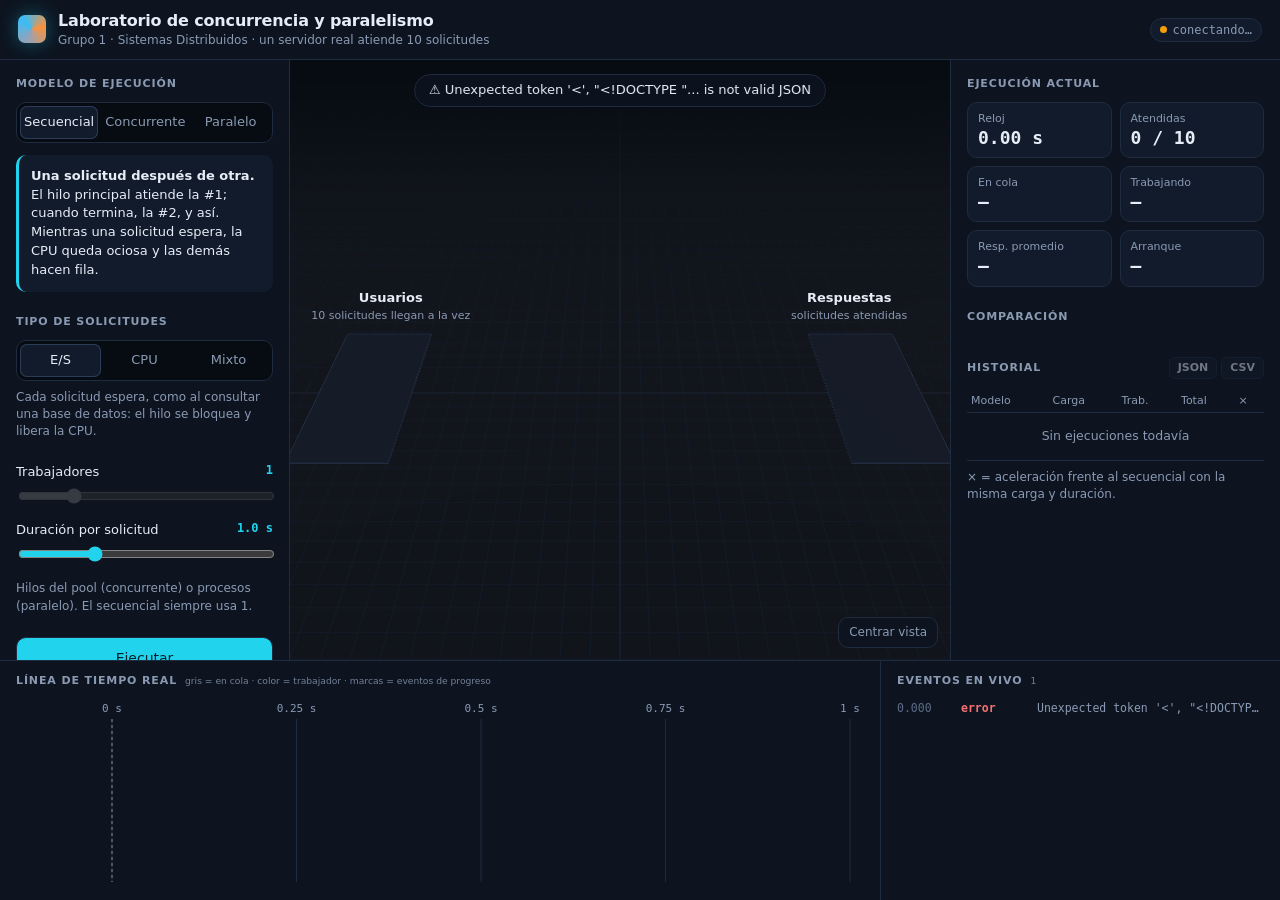
==== web/index.html @ 75647048 "Laboratorio de concurrencia, paralelismo e hilos: simulador Python + visualización 3D en tiempo real" ====
<!doctype html>
<html lang="es">
<head>
  <meta charset="utf-8">
  <meta name="viewport" content="width=device-width, initial-scale=1">
  <title>Laboratorio de concurrencia</title>
  <link rel="stylesheet" href="styles.css">
  <script type="importmap">
    { "imports": {
        "three": "./vendor/three.module.js",
        "three/addons/": "./vendor/addons/"
    } }
  </script>
</head>
<body>
  <header class="barra">
    <div class="marca">
      <span class="logo" aria-hidden="true"></span>
      <div>
        <h1>Laboratorio de concurrencia y paralelismo</h1>
        <p>Grupo 1 · Sistemas Distribuidos · un servidor real atiende 10 solicitudes</p>
      </div>
    </div>
    <div class="equipo" id="equipo">
      <span class="chip" id="conexion"><i class="punto"></i>conectando…</span>
    </div>
  </header>

  <aside class="panel izq">
    <section>
      <h2>Modelo de ejecución</h2>
      <div class="segmentos" id="modo" role="radiogroup">
        <button data-v="secuencial" class="activo">Secuencial</button>
        <button data-v="concurrente">Concurrente</button>
        <button data-v="paralelo">Paralelo</button>
      </div>
      <p class="concepto" id="concepto"></p>
    </section>

    <section>
      <h2>Tipo de solicitudes</h2>
      <div class="segmentos" id="escenario" role="radiogroup">
        <button data-v="io" class="activo">E/S</button>
        <button data-v="cpu">CPU</button>
        <button data-v="mixto">Mixto</button>
      </div>
      <p class="pista" id="pista-escenario"></p>
    </section>

    <section class="ajustes">
      <label>Trabajadores <output id="v-trab">4</output>
        <input type="range" id="trabajadores" min="1" max="16" value="4">
      </label>
      <label>Duración por solicitud <output id="v-dur">1.0 s</output>
        <input type="range" id="duracion" min="0.2" max="3" step="0.1" value="1">
      </label>
      <p class="pista">Hilos del pool (concurrente) o procesos (paralelo). El secuencial siempre usa 1.</p>
    </section>

    <section class="acciones">
      <button class="primario" id="ejecutar">Ejecutar</button>
      <button class="secundario" id="comparar">Comparar los 3 modelos</button>
    </section>

    <section class="leyenda">
      <h2>Leyenda</h2>
      <ul>
        <li><i style="background:var(--espera)"></i>En cola, esperando</li>
        <li><i style="background:var(--io)"></i>Esperando E/S (el anillo gira)</li>
        <li><i style="background:var(--cpu)"></i>Calculando en la CPU (gira)</li>
        <li><i style="background:var(--listo)"></i>Respuesta enviada</li>
        <li><i class="linea-l"></i>Núcleo donde corre ahora</li>
      </ul>
    </section>
  </aside>

  <main class="escena" id="escena">
    <div class="estado-escena" id="estado-escena">Elige un modelo y pulsa <b>Ejecutar</b></div>
    <button class="vista" id="vista" title="Restablecer cámara">Centrar vista</button>
  </main>

  <aside class="panel der">
    <section>
      <h2>Ejecución actual</h2>
      <div class="metricas">
        <div><span>Reloj</span><b id="m-reloj">0.00 s</b></div>
        <div><span>Atendidas</span><b id="m-listas">0 / 10</b></div>
        <div><span>En cola</span><b id="m-cola">—</b></div>
        <div><span>Trabajando</span><b id="m-activas">—</b></div>
        <div><span>Resp. promedio</span><b id="m-resp">—</b></div>
        <div><span>Arranque</span><b id="m-arranque">—</b></div>
      </div>
    </section>

    <section>
      <h2>Comparación <small id="comp-titulo"></small></h2>
      <div class="barras" id="barras"></div>
      <p class="pista" id="conclusion"></p>
    </section>

    <section>
      <h2>Historial
        <span class="exportar">
          <button id="exp-json" disabled>JSON</button>
          <button id="exp-csv" disabled>CSV</button>
        </span>
      </h2>
      <table class="tabla">
        <thead><tr><th>Modelo</th><th>Carga</th><th>Trab.</th><th>Total</th><th>×</th></tr></thead>
        <tbody id="historial"><tr class="vacio"><td colspan="5">Sin ejecuciones todavía</td></tr></tbody>
      </table>
      <p class="pista">× = aceleración frente al secuencial con la misma carga y duración.</p>
    </section>
  </aside>

  <footer class="inferior">
    <section class="gantt">
      <h2>Línea de tiempo real <small>gris = en cola · color = trabajador · marcas = eventos de progreso</small></h2>
      <canvas id="gantt"></canvas>
    </section>
    <section class="registro">
      <h2>Eventos en vivo <small id="n-eventos">0</small></h2>
      <ol id="log"></ol>
    </section>
  </footer>

  <script type="module" src="app.js"></script>
</body>
</html>
---- web/styles.css ----
:root {
  --fondo: #070b12;
  --panel: #0d1420;
  --panel-2: #121b2b;
  --linea: #1f2b3f;
  --tinta: #e6edf7;
  --tinta-suave: #8a9ab3;
  --acento: #22d3ee;
  --espera: #475569;
  --io: #38bdf8;
  --cpu: #f59e0b;
  --listo: #34d399;
  --sec: #94a3b8;
  --con: #38bdf8;
  --par: #fb923c;
  --mono: ui-monospace, "SF Mono", "JetBrains Mono", Menlo, Consolas, monospace;
  color-scheme: dark;
}

* { box-sizing: border-box; }
html, body { height: 100%; margin: 0; }
body {
  background: var(--fondo);
  color: var(--tinta);
  font: 14px/1.45 system-ui, -apple-system, "Segoe UI", Roboto, sans-serif;
  display: grid;
  grid-template-columns: 290px minmax(0, 1fr) 330px;
  grid-template-rows: 60px minmax(0, 1fr) 240px;
  grid-template-areas: "barra barra barra" "izq escena der" "inf inf inf";
  overflow: hidden;
}

h1 { font-size: 16px; margin: 0; letter-spacing: -0.01em; }
h2 {
  font-size: 11px; text-transform: uppercase; letter-spacing: 0.08em;
  color: var(--tinta-suave); margin: 0 0 10px; font-weight: 600;
  display: flex; align-items: baseline; gap: 8px;
}
h2 small { text-transform: none; letter-spacing: 0; font-weight: 400; opacity: 0.8; }

/* ------------------------------------------------------------ barra */
.barra {
  grid-area: barra; display: flex; align-items: center; justify-content: space-between;
  padding: 0 18px; border-bottom: 1px solid var(--linea); background: var(--panel);
}
.marca { display: flex; align-items: center; gap: 12px; }
.marca p { margin: 0; font-size: 12px; color: var(--tinta-suave); }
.logo {
  width: 28px; height: 28px; border-radius: 7px;
  background: conic-gradient(from 200deg, var(--sec), var(--con), var(--par), var(--sec));
  box-shadow: 0 0 18px rgba(34, 211, 238, 0.35);
}
.equipo { display: flex; gap: 6px; flex-wrap: wrap; justify-content: flex-end; }
.chip {
  font: 12px var(--mono); padding: 4px 9px; border-radius: 999px;
  background: var(--panel-2); border: 1px solid var(--linea); color: var(--tinta-suave);
  display: inline-flex; align-items: center; gap: 6px; white-space: nowrap;
}
.chip b { color: var(--tinta); font-weight: 600; }
.punto { width: 7px; height: 7px; border-radius: 50%; background: #f59e0b; }
.chip.ok .punto { background: var(--listo); box-shadow: 0 0 8px var(--listo); }
.chip.mal .punto { background: #ef4444; }

/* ------------------------------------------------------------ paneles */
.panel { background: var(--panel); overflow-y: auto; padding: 16px; }
.izq { grid-area: izq; border-right: 1px solid var(--linea); }
.der { grid-area: der; border-left: 1px solid var(--linea); }
.panel section + section { margin-top: 22px; }

.segmentos {
  display: grid; grid-template-columns: repeat(3, 1fr); gap: 3px; padding: 3px;
  background: var(--fondo); border: 1px solid var(--linea); border-radius: 10px;
}
.segmentos button {
  all: unset; text-align: center; padding: 7px 4px; border-radius: 7px; cursor: pointer;
  font-size: 13px; color: var(--tinta-suave);
}
.segmentos button:hover { color: var(--tinta); }
.segmentos button.activo { background: var(--panel-2); color: var(--tinta); box-shadow: inset 0 0 0 1px #2c3c57; }
.segmentos button:focus-visible { outline: 2px solid var(--acento); }

.concepto {
  margin: 12px 0 0; padding: 12px; border-radius: 10px; font-size: 13px;
  background: var(--panel-2); border-left: 3px solid var(--acento);
}
.concepto b { color: var(--tinta); }
.pista { font-size: 12px; color: var(--tinta-suave); margin: 8px 0 0; }

.ajustes label { display: block; font-size: 13px; margin-bottom: 12px; }
.ajustes output { float: right; font: 600 12px var(--mono); color: var(--acento); }
input[type=range] { width: 100%; accent-color: var(--acento); margin-top: 6px; }
input[type=range]:disabled { opacity: 0.4; }

.acciones { display: grid; gap: 8px; }
.acciones button, .exportar button, .vista {
  font: inherit; cursor: pointer; border-radius: 10px; padding: 10px; border: 1px solid var(--linea);
}
.primario { background: var(--acento); color: #04212a; font-weight: 700; border-color: transparent; }
.primario:hover { filter: brightness(1.1); }
.secundario { background: var(--panel-2); color: var(--tinta); }
.secundario:hover { border-color: #2f4262; }
button:disabled { opacity: 0.45; cursor: not-allowed; filter: none; }

.leyenda ul { list-style: none; padding: 0; margin: 0; display: grid; gap: 6px; font-size: 12.5px; color: var(--tinta-suave); }
.leyenda i { display: inline-block; width: 12px; height: 12px; border-radius: 3px; margin-right: 8px; vertical-align: -1px; }
.leyenda .linea-l { height: 0; border-top: 2px dashed var(--acento); border-radius: 0; width: 14px; vertical-align: 3px; }

/* ------------------------------------------------------------ escena */
.escena { grid-area: escena; position: relative; overflow: hidden; background: radial-gradient(ellipse at 50% 30%, #0f1a2c 0%, var(--fondo) 70%); }
.escena canvas, .capa-etiquetas { position: absolute; inset: 0; }
.estado-escena {
  position: absolute; top: 14px; left: 50%; transform: translateX(-50%); z-index: 2;
  background: rgba(13, 20, 32, 0.85); border: 1px solid var(--linea); border-radius: 999px;
  padding: 6px 14px; font-size: 13px; pointer-events: none; backdrop-filter: blur(6px);
  white-space: nowrap;
}
.vista {
  position: absolute; right: 12px; bottom: 12px; z-index: 2; padding: 6px 10px; font-size: 12px;
  background: rgba(13, 20, 32, 0.85); color: var(--tinta-suave);
}
.lbl { font-size: 11px; color: var(--tinta-suave); white-space: nowrap; pointer-events: none; }
.lbl-zona { color: var(--tinta); font-weight: 600; font-size: 13px; text-align: center; padding-bottom: 6px; }
.lbl-zona small { display: block; font-weight: 400; font-size: 11px; color: var(--tinta-suave); }
.lbl-proceso { font: 600 11px var(--mono); color: #bae6fd; padding-bottom: 4px; }
.lbl-proceso small { display: block; font-weight: 400; color: var(--tinta-suave); }
.lbl-carril { font: 11px var(--mono); color: var(--tinta); background: rgba(13,20,32,.75); padding: 1px 6px; border-radius: 5px; }
.lbl-cpu { font: 600 11px var(--mono); color: #a5f3fc; padding: 0 0 4px 4px; }
.lbl-nucleo { font: 10px var(--mono); color: var(--tinta-suave); }
.lbl-ficha { font: 700 12px var(--mono); color: #f8fafc; text-shadow: 0 1px 3px #000; }

/* ------------------------------------------------------------ métricas */
.metricas { display: grid; grid-template-columns: 1fr 1fr; gap: 8px; }
.metricas div { background: var(--panel-2); border: 1px solid var(--linea); border-radius: 10px; padding: 8px 10px; }
.metricas span { display: block; font-size: 11px; color: var(--tinta-suave); }
.metricas b { font: 600 18px var(--mono); font-variant-numeric: tabular-nums; }

.barras { display: grid; gap: 10px; }
.barra-m { display: grid; grid-template-columns: 96px 1fr; align-items: center; gap: 8px; font-size: 12.5px; }
.barra-m .pista-b { background: var(--fondo); border-radius: 6px; height: 22px; position: relative; overflow: hidden; border: 1px solid var(--linea); }
.barra-m .relleno { position: absolute; inset: 0 auto 0 0; border-radius: 5px; transition: width .6s cubic-bezier(.2,.8,.2,1); }
.barra-m .valor { position: absolute; left: 8px; top: 50%; transform: translateY(-50%); font: 600 11.5px var(--mono); color: #06101c; mix-blend-mode: normal; }
.barra-m .valor.fuera { color: var(--tinta-suave); }

.tabla { width: 100%; border-collapse: collapse; font-size: 12.5px; }
.tabla th { text-align: left; color: var(--tinta-suave); font-weight: 500; font-size: 11px; padding: 4px 4px; border-bottom: 1px solid var(--linea); }
.tabla td { padding: 6px 4px; border-bottom: 1px solid var(--linea); font-variant-numeric: tabular-nums; }
.tabla td:nth-child(n+3) { font-family: var(--mono); }
.tabla tr.vacio td { color: var(--tinta-suave); text-align: center; padding: 14px; }
.tabla tr.nuevo { animation: brillo 1.5s ease-out; }
@keyframes brillo { from { background: rgba(34, 211, 238, 0.18); } to { background: transparent; } }
.etq-modo { display: inline-flex; align-items: center; gap: 6px; }
.etq-modo i { width: 8px; height: 8px; border-radius: 2px; flex-shrink: 0; }
.exportar { margin-left: auto; display: inline-flex; gap: 4px; }
.exportar button { padding: 2px 8px; font-size: 11px; border-radius: 6px; background: var(--panel-2); color: var(--tinta); text-transform: none; letter-spacing: 0; }

/* ------------------------------------------------------------ inferior */
.inferior {
  grid-area: inf; display: grid; grid-template-columns: minmax(0, 1fr) 400px;
  border-top: 1px solid var(--linea); background: var(--panel); min-height: 0;
}
.inferior section { padding: 12px 16px; min-height: 0; display: flex; flex-direction: column; }
.gantt canvas { flex: 1; width: 100%; min-height: 0; }
.registro { border-left: 1px solid var(--linea); }
#log {
  list-style: none; margin: 0; padding: 0; overflow-y: auto; flex: 1;
  font: 11.5px/1.6 var(--mono); color: var(--tinta-suave);
}
#log li { white-space: nowrap; overflow: hidden; text-overflow: ellipsis; }
#log .t { color: #5b6b85; display: inline-block; width: 64px; }
#log .tipo { display: inline-block; width: 76px; font-weight: 600; }
#log .inicio { color: var(--acento); }
#log .fin { color: var(--listo); }
#log .progreso { color: #64748b; }
#log .sistema { color: #c4b5fd; }
#log .error { color: #f87171; }

/* ------------------------------------------------------------ responsive */
@media (max-width: 1100px) {
  body {
    grid-template-columns: 1fr; grid-template-rows: auto 60vh auto auto auto;
    grid-template-areas: "barra" "escena" "izq" "der" "inf"; overflow: auto;
  }
  .barra { padding: 10px 16px; flex-wrap: wrap; gap: 8px; }
  .panel { border: 0; border-top: 1px solid var(--linea); overflow: visible; }
  .inferior { grid-template-columns: 1fr; }
  .gantt canvas { height: 260px; flex: none; }
  .registro { border-left: 0; border-top: 1px solid var(--linea); height: 240px; }
}
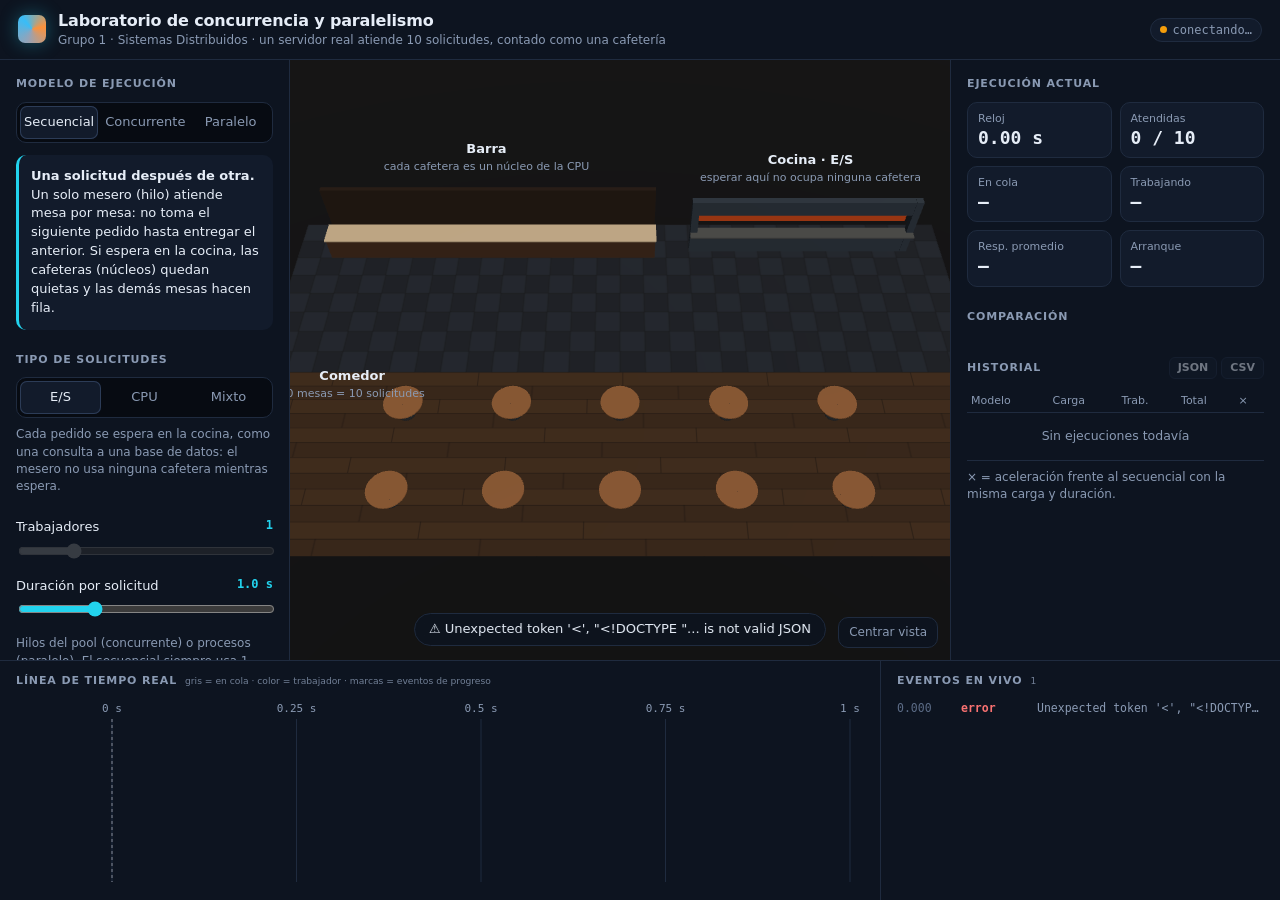
==== commit 7f024cd2: "Visualización como cafetería: meseros (hilos), mesas (solicitudes), cafeteras (núcleos), cocina (E/S" ====
--- a/web/index.html
+++ b/web/index.html
@@ -18,7 +18,7 @@
       <span class="logo" aria-hidden="true"></span>
       <div>
         <h1>Laboratorio de concurrencia y paralelismo</h1>
-        <p>Grupo 1 · Sistemas Distribuidos · un servidor real atiende 10 solicitudes</p>
+        <p>Grupo 1 · Sistemas Distribuidos · un servidor real atiende 10 solicitudes, contado como una cafetería</p>
       </div>
     </div>
     <div class="equipo" id="equipo">
@@ -63,13 +63,15 @@
     </section>
 
     <section class="leyenda">
-      <h2>Leyenda</h2>
+      <h2>La cafetería</h2>
       <ul>
-        <li><i style="background:var(--espera)"></i>En cola, esperando</li>
-        <li><i style="background:var(--io)"></i>Esperando E/S (el anillo gira)</li>
-        <li><i style="background:var(--cpu)"></i>Calculando en la CPU (gira)</li>
-        <li><i style="background:var(--listo)"></i>Respuesta enviada</li>
-        <li><i class="linea-l"></i>Núcleo donde corre ahora</li>
+        <li><i style="background:var(--espera)"></i><span><b>Mesa</b> = solicitud de un usuario (aro gris: esperando)</span></li>
+        <li><i style="background:var(--io)"></i><span><b>Mesero</b> = hilo; su color es el mismo de la línea de tiempo</span></li>
+        <li><i class="tapete"></i><span><b>Tapete y pizarra</b> = proceso y su memoria</span></li>
+        <li><i style="background:var(--cpu)"></i><span><b>Cafetera</b> = núcleo de CPU (brillo y vapor = uso real)</span></li>
+        <li><i style="background:#c2410c"></i><span><b>Cocina</b> = E/S: esperar sin usar la CPU</span></li>
+        <li><i class="llave"></i><span><b>Llave dorada</b> = GIL: solo quien la tiene ejecuta Python</span></li>
+        <li><i style="background:var(--listo)"></i><span><b>Taza en la mesa</b> = respuesta entregada</span></li>
       </ul>
     </section>
   </aside>
--- a/web/styles.css
+++ b/web/styles.css
@@ -103,13 +103,17 @@
 
 .leyenda ul { list-style: none; padding: 0; margin: 0; display: grid; gap: 6px; font-size: 12.5px; color: var(--tinta-suave); }
 .leyenda i { display: inline-block; width: 12px; height: 12px; border-radius: 3px; margin-right: 8px; vertical-align: -1px; }
-.leyenda .linea-l { height: 0; border-top: 2px dashed var(--acento); border-radius: 0; width: 14px; vertical-align: 3px; }
+.leyenda li { display: flex; align-items: flex-start; }
+.leyenda li i { flex-shrink: 0; margin-top: 3px; }
+.leyenda b { color: var(--tinta); font-weight: 600; }
+.leyenda .tapete { background: rgba(125, 211, 252, 0.15); border: 1px solid #7dd3fc; }
+.leyenda .llave { background: #facc15; transform: rotate(45deg) scale(0.8); box-shadow: 0 0 8px #f59e0b; }
 
 /* ------------------------------------------------------------ escena */
 .escena { grid-area: escena; position: relative; overflow: hidden; background: radial-gradient(ellipse at 50% 30%, #0f1a2c 0%, var(--fondo) 70%); }
 .escena canvas, .capa-etiquetas { position: absolute; inset: 0; }
 .estado-escena {
-  position: absolute; top: 14px; left: 50%; transform: translateX(-50%); z-index: 2;
+  position: absolute; bottom: 14px; left: 50%; transform: translateX(-50%); z-index: 2;
   background: rgba(13, 20, 32, 0.85); border: 1px solid var(--linea); border-radius: 999px;
   padding: 6px 14px; font-size: 13px; pointer-events: none; backdrop-filter: blur(6px);
   white-space: nowrap;
@@ -121,8 +125,22 @@
 .lbl { font-size: 11px; color: var(--tinta-suave); white-space: nowrap; pointer-events: none; }
 .lbl-zona { color: var(--tinta); font-weight: 600; font-size: 13px; text-align: center; padding-bottom: 6px; }
 .lbl-zona small { display: block; font-weight: 400; font-size: 11px; color: var(--tinta-suave); }
-.lbl-proceso { font: 600 11px var(--mono); color: #bae6fd; padding-bottom: 4px; }
-.lbl-proceso small { display: block; font-weight: 400; color: var(--tinta-suave); }
+.lbl-proceso { font: 600 11.5px var(--mono); color: #bae6fd; padding-top: 4px; }
+.lbl-proceso.derecha { text-align: right; }
+.lbl-proceso small { display: block; font-weight: 400; color: var(--tinta-suave); font-family: system-ui, sans-serif; }
+.lbl-mesero, .lbl-cliente, .lbl-cafetera {
+  text-align: center; line-height: 1.25; background: rgba(9, 14, 24, 0.78);
+  border: 1px solid rgba(148, 163, 184, 0.18); border-radius: 6px; padding: 2px 6px;
+}
+.lbl-mesero b { font: 600 11px var(--mono); }
+.lbl-mesero small, .lbl-cliente small, .lbl-cafetera small { display: block; font-size: 10.5px; color: var(--tinta-suave); }
+.lbl-cliente { font-size: 11px; }
+.lbl-cliente b { color: var(--tinta); }
+.lbl-cliente em { display: block; font-style: normal; font: 10.5px var(--mono); color: #cbd5e1; }
+.lbl-cliente.servida { border-color: rgba(52, 211, 153, 0.6); }
+.lbl-cliente.servida em { color: var(--listo); }
+.lbl-cafetera { font: 600 10.5px var(--mono); color: #a5f3fc; }
+.lbl-gil { font: 700 10px var(--mono); color: #facc15; text-shadow: 0 0 6px #000; }
 .lbl-carril { font: 11px var(--mono); color: var(--tinta); background: rgba(13,20,32,.75); padding: 1px 6px; border-radius: 5px; }
 .lbl-cpu { font: 600 11px var(--mono); color: #a5f3fc; padding: 0 0 4px 4px; }
 .lbl-nucleo { font: 10px var(--mono); color: var(--tinta-suave); }
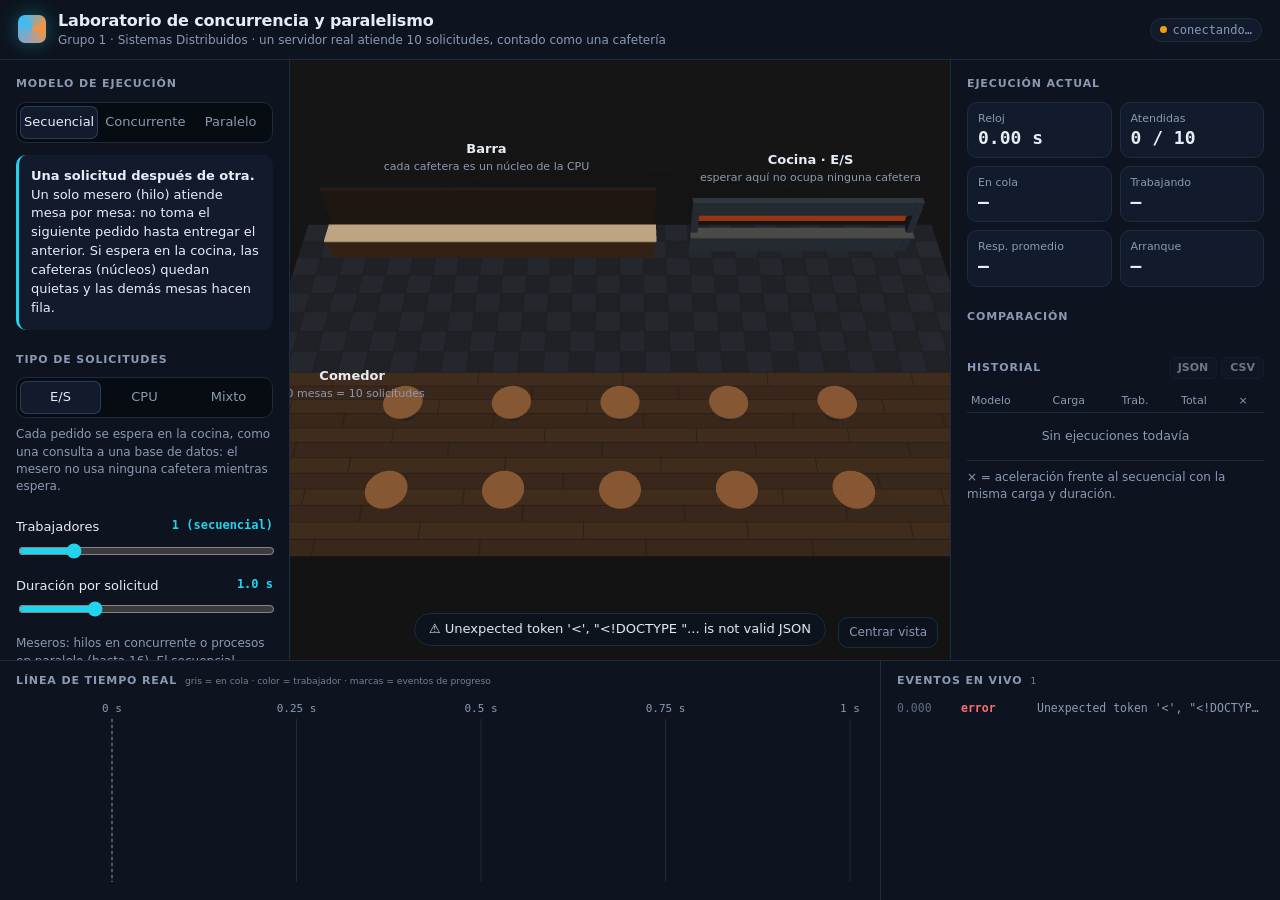
==== commit 7e518fcd: "Meseros caminan a las mesas: toman el pedido y entregan la taza por los pasillos - Ruta por pasillos" ====
--- a/web/index.html
+++ b/web/index.html
@@ -54,7 +54,7 @@
       <label>Duración por solicitud <output id="v-dur">1.0 s</output>
         <input type="range" id="duracion" min="0.2" max="3" step="0.1" value="1">
       </label>
-      <p class="pista">Hilos del pool (concurrente) o procesos (paralelo). El secuencial siempre usa 1.</p>
+      <p class="pista">Meseros: hilos en concurrente o procesos en paralelo (hasta 16). El secuencial siempre usa 1; si mueves este control estando en secuencial, se cambia a concurrente.</p>
     </section>
 
     <section class="acciones">
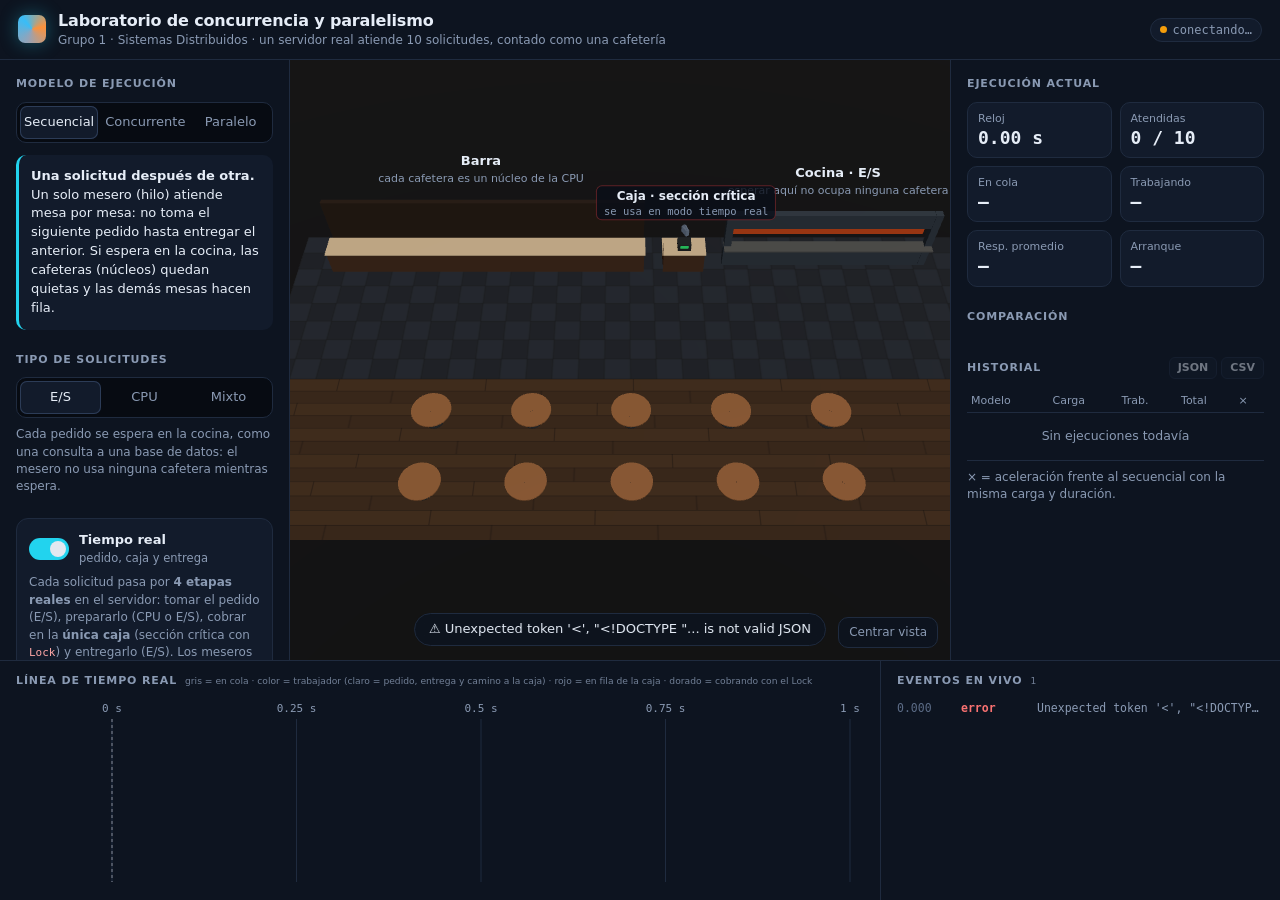
==== commit e59bb979: "Modo tiempo real: pedido, preparar, caja con Lock y entrega como etapas reales - El servidor ejecuta" ====
--- a/web/index.html
+++ b/web/index.html
@@ -47,6 +47,15 @@
       <p class="pista" id="pista-escenario"></p>
     </section>
 
+    <section class="tiempo-real">
+      <label class="interruptor">
+        <input type="checkbox" id="realista" checked>
+        <span class="riel" aria-hidden="true"></span>
+        <span><b>Tiempo real</b><small>pedido, caja y entrega</small></span>
+      </label>
+      <p class="pista" id="pista-realista"></p>
+    </section>
+
     <section class="ajustes">
       <label>Trabajadores <output id="v-trab">4</output>
         <input type="range" id="trabajadores" min="1" max="16" value="4">
@@ -70,6 +79,7 @@
         <li><i class="tapete"></i><span><b>Tapete y pizarra</b> = proceso y su memoria</span></li>
         <li><i style="background:var(--cpu)"></i><span><b>Cafetera</b> = núcleo de CPU (brillo y vapor = uso real)</span></li>
         <li><i style="background:#c2410c"></i><span><b>Cocina</b> = E/S: esperar sin usar la CPU</span></li>
+        <li><i style="background:#ef4444"></i><span><b>Caja con candado</b> = recurso compartido con <code>Lock</code>: uno a la vez (tiempo real)</span></li>
         <li><i class="llave"></i><span><b>Llave dorada</b> = GIL: solo quien la tiene ejecuta Python</span></li>
         <li><i style="background:var(--listo)"></i><span><b>Taza en la mesa</b> = respuesta entregada</span></li>
       </ul>
@@ -117,7 +127,7 @@
 
   <footer class="inferior">
     <section class="gantt">
-      <h2>Línea de tiempo real <small>gris = en cola · color = trabajador · marcas = eventos de progreso</small></h2>
+      <h2>Línea de tiempo real <small>gris = en cola · color = trabajador (claro = pedido, entrega y camino a la caja) · rojo = en fila de la caja · dorado = cobrando con el Lock</small></h2>
       <canvas id="gantt"></canvas>
     </section>
     <section class="registro">
--- a/web/styles.css
+++ b/web/styles.css
@@ -204,3 +204,29 @@
   .gantt canvas { height: 260px; flex: none; }
   .registro { border-left: 0; border-top: 1px solid var(--linea); height: 240px; }
 }
+
+/* ------------------------------------------------------------ tiempo real */
+.tiempo-real { background: var(--panel-2); border: 1px solid var(--linea); border-radius: 12px; padding: 12px; }
+.interruptor { display: flex; align-items: center; gap: 10px; cursor: pointer; font-size: 13px; }
+.interruptor input { position: absolute; opacity: 0; pointer-events: none; }
+.interruptor .riel {
+  width: 40px; height: 22px; border-radius: 999px; background: #334155; position: relative;
+  flex-shrink: 0; transition: background .2s;
+}
+.interruptor .riel::after {
+  content: ''; position: absolute; top: 3px; left: 3px; width: 16px; height: 16px; border-radius: 50%;
+  background: #e2e8f0; transition: transform .2s;
+}
+.interruptor input:checked + .riel { background: var(--acento); }
+.interruptor input:checked + .riel::after { transform: translateX(18px); }
+.interruptor input:focus-visible + .riel { outline: 2px solid var(--acento); outline-offset: 2px; }
+.interruptor input:disabled + .riel { opacity: .5; }
+.interruptor b { display: block; color: var(--tinta); }
+.interruptor small { display: block; color: var(--tinta-suave); font-size: 11.5px; }
+.tiempo-real .pista code, .leyenda code { font: 11px var(--mono); color: #fca5a5; }
+.lbl-caja { color: var(--tinta); font-weight: 600; font-size: 12px; text-align: center; background: rgba(9,14,24,.8);
+  border: 1px solid rgba(239,68,68,.35); border-radius: 6px; padding: 2px 7px; }
+.lbl-caja small { display: block; font: 10.5px var(--mono); color: var(--tinta-suave); }
+#log .caja { color: #fca5a5; }
+#log .etapa { color: #a5b4fc; }
+.tabla .tr { font: 600 9.5px var(--mono); color: #04212a; background: var(--acento); border-radius: 4px; padding: 0 3px; }
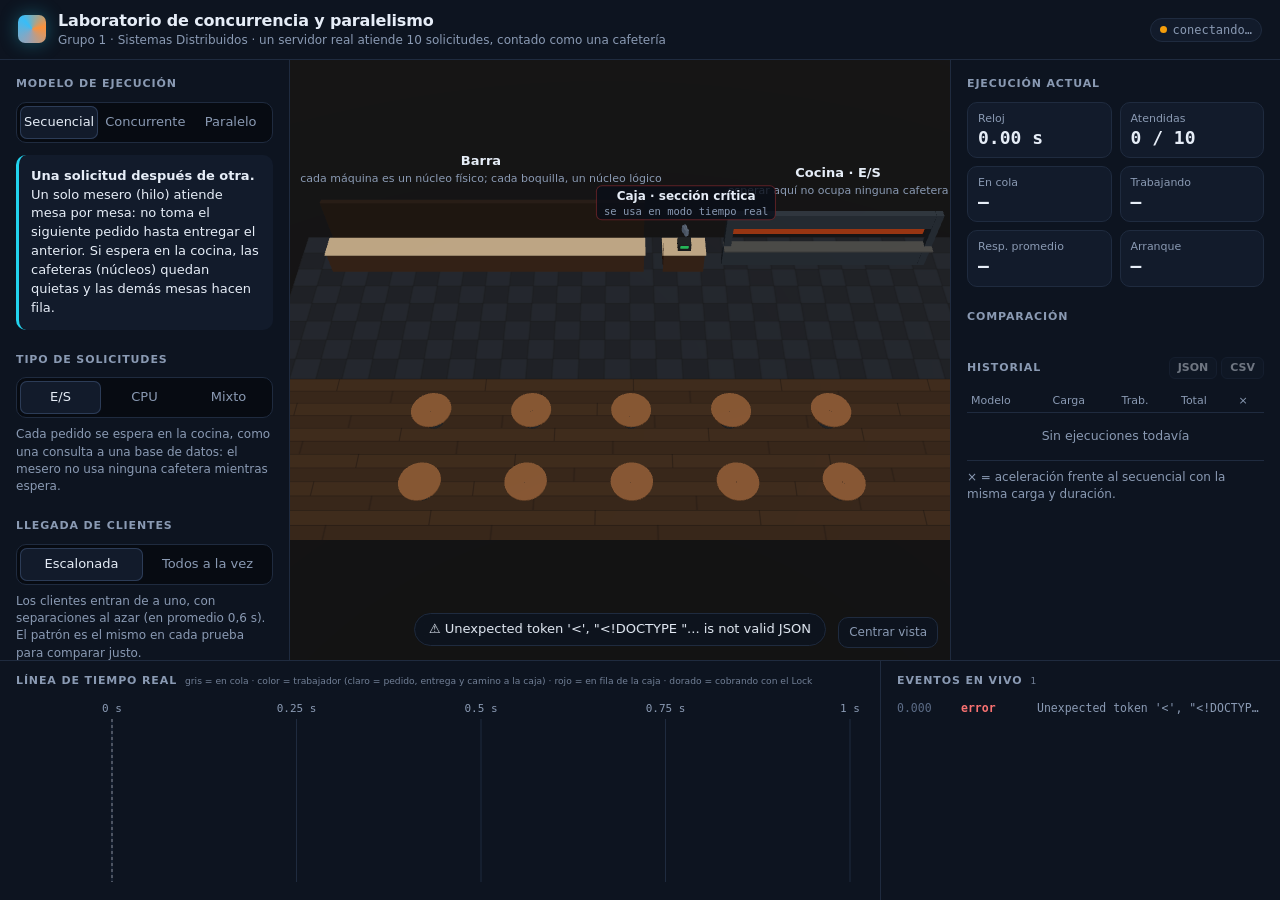
==== commit 172a3c6c: "Cafetería más realista: menú, llegadas escalonadas, máquinas por núcleo físico - Menú: bebidas (CPU," ====
--- a/web/index.html
+++ b/web/index.html
@@ -47,6 +47,15 @@
       <p class="pista" id="pista-escenario"></p>
     </section>
 
+    <section>
+      <h2>Llegada de clientes</h2>
+      <div class="segmentos dos" id="llegadas" role="radiogroup">
+        <button data-v="escalonadas" class="activo">Escalonada</button>
+        <button data-v="juntas">Todos a la vez</button>
+      </div>
+      <p class="pista" id="pista-llegadas"></p>
+    </section>
+
     <section class="tiempo-real">
       <label class="interruptor">
         <input type="checkbox" id="realista" checked>
@@ -58,12 +67,12 @@
 
     <section class="ajustes">
       <label>Trabajadores <output id="v-trab">4</output>
-        <input type="range" id="trabajadores" min="1" max="16" value="4">
+        <input type="range" id="trabajadores" min="1" max="8" value="4">
       </label>
       <label>Duración por solicitud <output id="v-dur">1.0 s</output>
         <input type="range" id="duracion" min="0.2" max="3" step="0.1" value="1">
       </label>
-      <p class="pista">Meseros: hilos en concurrente o procesos en paralelo (hasta 16). El secuencial siempre usa 1; si mueves este control estando en secuencial, se cambia a concurrente.</p>
+      <p class="pista">Meseros: hilos en concurrente o procesos en paralelo (hasta 8, como una cafetería real). El secuencial siempre usa 1; si mueves este control estando en secuencial, se cambia a concurrente.</p>
     </section>
 
     <section class="acciones">
@@ -77,7 +86,7 @@
         <li><i style="background:var(--espera)"></i><span><b>Mesa</b> = solicitud de un usuario (aro gris: esperando)</span></li>
         <li><i style="background:var(--io)"></i><span><b>Mesero</b> = hilo; su color es el mismo de la línea de tiempo</span></li>
         <li><i class="tapete"></i><span><b>Tapete y pizarra</b> = proceso y su memoria</span></li>
-        <li><i style="background:var(--cpu)"></i><span><b>Cafetera</b> = núcleo de CPU (brillo y vapor = uso real)</span></li>
+        <li><i style="background:var(--cpu)"></i><span><b>Máquina de café</b> = núcleo físico; cada <b>boquilla</b> = núcleo lógico (Hyper-Threading). Brillo y vapor = uso real</span></li>
         <li><i style="background:#c2410c"></i><span><b>Cocina</b> = E/S: esperar sin usar la CPU</span></li>
         <li><i style="background:#ef4444"></i><span><b>Caja con candado</b> = recurso compartido con <code>Lock</code>: uno a la vez (tiempo real)</span></li>
         <li><i class="llave"></i><span><b>Llave dorada</b> = GIL: solo quien la tiene ejecuta Python</span></li>
--- a/web/styles.css
+++ b/web/styles.css
@@ -230,3 +230,5 @@
 #log .caja { color: #fca5a5; }
 #log .etapa { color: #a5b4fc; }
 .tabla .tr { font: 600 9.5px var(--mono); color: #04212a; background: var(--acento); border-radius: 4px; padding: 0 3px; }
+
+.segmentos.dos { grid-template-columns: repeat(2, 1fr); }
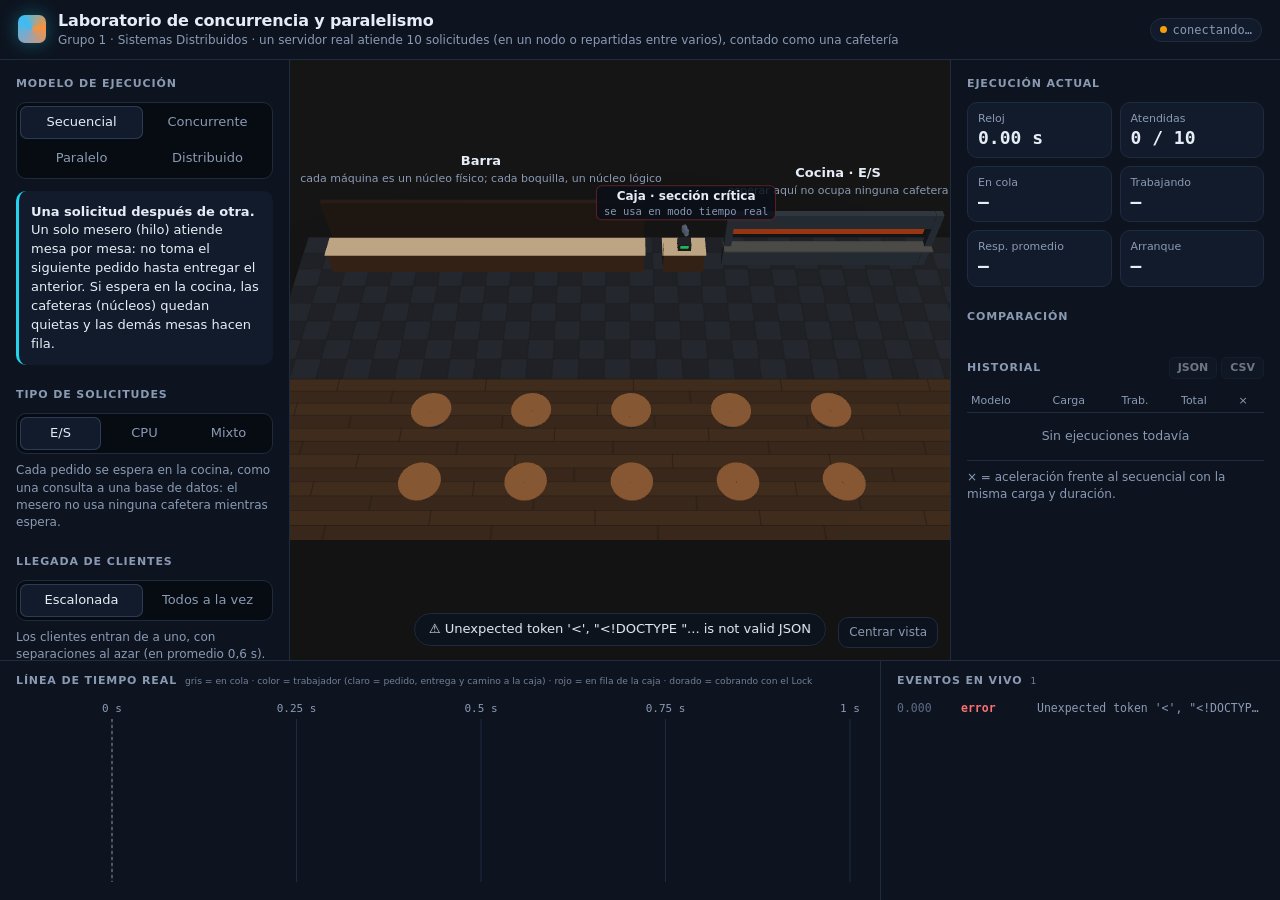
==== commit 0d9dbdbd: "Modo distribuido: coordinador, nodos por TCP y nodos del navegador - Cuarto modelo de ejecución: un " ====
--- a/web/index.html
+++ b/web/index.html
@@ -18,7 +18,7 @@
       <span class="logo" aria-hidden="true"></span>
       <div>
         <h1>Laboratorio de concurrencia y paralelismo</h1>
-        <p>Grupo 1 · Sistemas Distribuidos · un servidor real atiende 10 solicitudes, contado como una cafetería</p>
+        <p>Grupo 1 · Sistemas Distribuidos · un servidor real atiende 10 solicitudes (en un nodo o repartidas entre varios), contado como una cafetería</p>
       </div>
     </div>
     <div class="equipo" id="equipo">
@@ -29,10 +29,11 @@
   <aside class="panel izq">
     <section>
       <h2>Modelo de ejecución</h2>
-      <div class="segmentos" id="modo" role="radiogroup">
+      <div class="segmentos cuatro" id="modo" role="radiogroup">
         <button data-v="secuencial" class="activo">Secuencial</button>
         <button data-v="concurrente">Concurrente</button>
         <button data-v="paralelo">Paralelo</button>
+        <button data-v="distribuido">Distribuido</button>
       </div>
       <p class="concepto" id="concepto"></p>
     </section>
@@ -56,6 +57,19 @@
       <p class="pista" id="pista-llegadas"></p>
     </section>
 
+    <section class="red" id="sec-red" hidden>
+      <h2>Red del sistema distribuido</h2>
+      <label class="deslizador">Latencia de red <output id="v-lat">30 ms</output>
+        <input type="range" id="latencia" min="0" max="200" step="5" value="30">
+      </label>
+      <label class="interruptor">
+        <input type="checkbox" id="caida">
+        <span class="riel" aria-hidden="true"></span>
+        <span><b>Simular caída de un nodo</b><small>se apaga a mitad de una solicitud</small></span>
+      </label>
+      <p class="pista" id="pista-red"></p>
+    </section>
+
     <section class="tiempo-real">
       <label class="interruptor">
         <input type="checkbox" id="realista" checked>
@@ -72,23 +86,25 @@
       <label>Duración por solicitud <output id="v-dur">1.0 s</output>
         <input type="range" id="duracion" min="0.2" max="3" step="0.1" value="1">
       </label>
-      <p class="pista">Meseros: hilos en concurrente o procesos en paralelo (hasta 8, como una cafetería real). El secuencial siempre usa 1; si mueves este control estando en secuencial, se cambia a concurrente.</p>
+      <p class="pista">Meseros: hilos en concurrente, procesos en paralelo o nodos en distribuido (hasta 8, como una cafetería real). El secuencial siempre usa 1; si mueves este control estando en secuencial, se cambia a concurrente.</p>
     </section>
 
     <section class="acciones">
       <button class="primario" id="ejecutar">Ejecutar</button>
-      <button class="secundario" id="comparar">Comparar los 3 modelos</button>
+      <button class="secundario" id="comparar">Comparar los 4 modelos</button>
     </section>
 
     <section class="leyenda">
       <h2>La cafetería</h2>
       <ul>
         <li><i style="background:var(--espera)"></i><span><b>Mesa</b> = solicitud de un usuario (aro gris: esperando)</span></li>
-        <li><i style="background:var(--io)"></i><span><b>Mesero</b> = hilo; su color es el mismo de la línea de tiempo</span></li>
+        <li><i style="background:var(--io)"></i><span><b>Mesero</b> = hilo (proceso en paralelo, nodo en distribuido); su color es el mismo de la línea de tiempo</span></li>
         <li><i class="tapete"></i><span><b>Tapete y pizarra</b> = proceso y su memoria</span></li>
         <li><i style="background:var(--cpu)"></i><span><b>Máquina de café</b> = núcleo físico; cada <b>boquilla</b> = núcleo lógico (Hyper-Threading). Brillo y vapor = uso real</span></li>
         <li><i style="background:#c2410c"></i><span><b>Cocina</b> = E/S: esperar sin usar la CPU</span></li>
         <li><i style="background:#ef4444"></i><span><b>Caja con candado</b> = recurso compartido con <code>Lock</code>: uno a la vez (tiempo real)</span></li>
+        <li><i style="background:var(--dis)"></i><span><b>Coordinador (rack)</b> = balanceador, dueño del Lock de la caja y reloj de referencia (distribuido)</span></li>
+        <li><i class="paquete"></i><span><b>Paquete</b> = mensaje por la red (TCP) entre el coordinador y un nodo</span></li>
         <li><i class="llave"></i><span><b>Llave dorada</b> = GIL: solo quien la tiene ejecuta Python</span></li>
         <li><i style="background:var(--listo)"></i><span><b>Taza en la mesa</b> = respuesta entregada</span></li>
       </ul>
--- a/web/styles.css
+++ b/web/styles.css
@@ -13,6 +13,7 @@
   --sec: #94a3b8;
   --con: #38bdf8;
   --par: #fb923c;
+  --dis: #a78bfa;
   --mono: ui-monospace, "SF Mono", "JetBrains Mono", Menlo, Consolas, monospace;
   color-scheme: dark;
 }
@@ -232,3 +233,25 @@
 .tabla .tr { font: 600 9.5px var(--mono); color: #04212a; background: var(--acento); border-radius: 4px; padding: 0 3px; }
 
 .segmentos.dos { grid-template-columns: repeat(2, 1fr); }
+.segmentos.cuatro { grid-template-columns: repeat(2, 1fr); }
+
+/* --------------------------------------------------- modo distribuido */
+.red .deslizador { display: block; font-size: 13px; margin-bottom: 12px; }
+.red .deslizador output { float: right; font: 600 12px var(--mono); color: var(--dis); }
+.red .deslizador input { width: 100%; }
+.red .interruptor input:checked + .riel { background: var(--dis); }
+.red .pista b { color: var(--tinta); }
+.leyenda .paquete { background: #c4b5fd; border-radius: 50%; box-shadow: 0 0 6px #a78bfa; }
+.lbl-coord { font: 600 12px var(--mono); color: #ddd6fe; text-align: center; background: rgba(9,14,24,.82);
+  border: 1px solid rgba(167,139,250,.45); border-radius: 6px; padding: 2px 7px; }
+.lbl-coord small { display: block; font: 400 10.5px system-ui, sans-serif; color: var(--tinta-suave); }
+.lbl-nodo { font: 10px var(--mono); color: #c4b5fd; text-align: center; background: rgba(9,14,24,.7);
+  border-radius: 5px; padding: 1px 5px; }
+.lbl-nodo.caido { color: #fca5a5; border: 1px solid rgba(239,68,68,.6); }
+.lbl-mesero.caido b { color: #f87171 !important; text-decoration: line-through; }
+#log .red { color: #c4b5fd; }
+#log .falla { color: #f87171; }
+.chip.enlace { color: var(--dis); text-decoration: none; border-color: rgba(167,139,250,.45); }
+.chip.enlace:hover { background: rgba(167,139,250,.12); }
+.chip.enlace b { color: var(--tinta); }
+.red .pista a { color: var(--dis); }
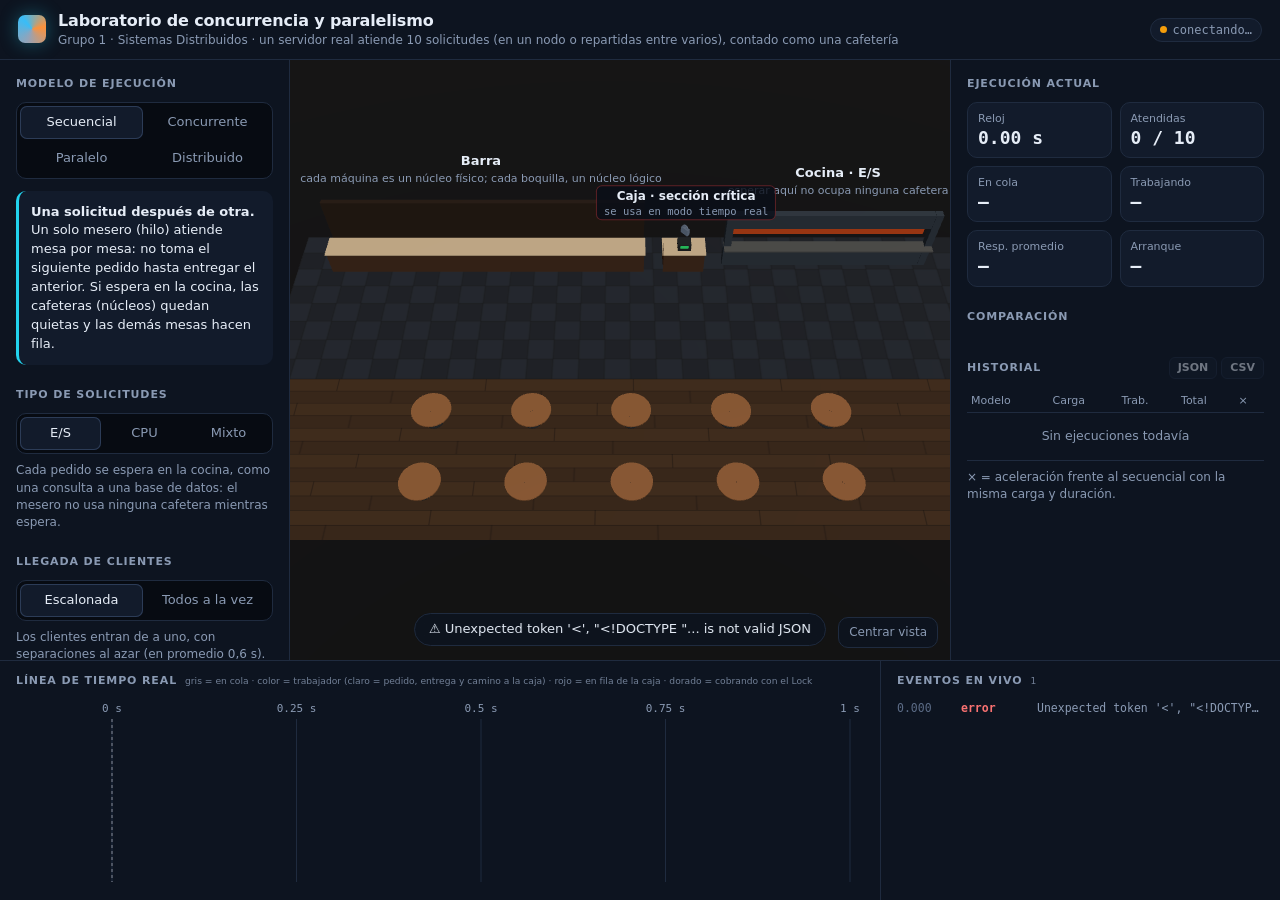
==== commit a0bef20e: "Versión web siempre distribuida: un computador = un mesero, coordinador con contraseña - Entrada con" ====
--- a/web/index.html
+++ b/web/index.html
@@ -161,6 +161,32 @@
     </section>
   </footer>
 
+  <div class="entrada" id="entrada" hidden>
+    <div class="entrada-caja" role="dialog" aria-labelledby="entrada-titulo">
+      <p class="eyebrow">Grupo 1 · Sistemas Distribuidos</p>
+      <h2 id="entrada-titulo">Cafetería distribuida</h2>
+      <p class="entrada-intro">Cada computador que entra es un mesero que atiende con su propia CPU. El coordinador decide cómo se organizan: uno a la vez, turnándose la CPU o todos a la vez.</p>
+      <div class="entrada-opciones">
+        <form class="opcion" id="form-mesero">
+          <h3>Entrar como mesero</h3>
+          <p>Tu computador atiende pedidos reales. Tu mesero será tan rápido como tu CPU.</p>
+          <label for="nombre-mesero">Tu nombre</label>
+          <input type="text" id="nombre-mesero" maxlength="18" autocomplete="nickname" placeholder="Ana" required>
+          <button class="primario" type="submit">Ser mesero</button>
+        </form>
+        <form class="opcion" id="form-coordinador">
+          <h3>Entrar como coordinador</h3>
+          <p>Dirige la exposición: elige el modelo y lanza las ejecuciones.</p>
+          <label for="clave-coordinador">Contraseña</label>
+          <input type="password" id="clave-coordinador" autocomplete="current-password" required>
+          <button class="secundario" type="submit">Coordinar</button>
+          <p class="entrada-error" id="entrada-error" role="alert"></p>
+        </form>
+      </div>
+      <button class="solo-mirar" id="solo-mirar" type="button">Solo mirar la cafetería</button>
+    </div>
+  </div>
+
   <script type="module" src="app.js"></script>
 </body>
 </html>
--- a/web/styles.css
+++ b/web/styles.css
@@ -93,7 +93,7 @@
 input[type=range]:disabled { opacity: 0.4; }
 
 .acciones { display: grid; gap: 8px; }
-.acciones button, .exportar button, .vista {
+.acciones button, .exportar button, .vista, .opcion button {
   font: inherit; cursor: pointer; border-radius: 10px; padding: 10px; border: 1px solid var(--linea);
 }
 .primario { background: var(--acento); color: #04212a; font-weight: 700; border-color: transparent; }
@@ -255,3 +255,27 @@
 .chip.enlace:hover { background: rgba(167,139,250,.12); }
 .chip.enlace b { color: var(--tinta); }
 .red .pista a { color: var(--dis); }
+
+/* ------------------------------------------- entrada (versión web) */
+.entrada { position: fixed; inset: 0; z-index: 50; display: grid; place-items: center; overflow-y: auto;
+  padding: 24px max(16px, env(safe-area-inset-right)) 24px max(16px, env(safe-area-inset-left));
+  background: rgba(4, 7, 12, .82); backdrop-filter: blur(6px); }
+.entrada-caja { width: min(760px, 100%); background: var(--panel); border: 1px solid var(--linea); border-radius: 16px;
+  padding: 28px; display: grid; gap: 16px; }
+.entrada .eyebrow { font: 600 12px var(--mono); letter-spacing: .08em; text-transform: uppercase; color: var(--dis); margin: 0; }
+.entrada h2 { font-size: 26px; text-transform: none; letter-spacing: -0.01em; color: var(--tinta); margin: 0; }
+.entrada-intro { margin: 0; color: var(--tinta-suave); }
+.entrada-opciones { display: grid; grid-template-columns: repeat(auto-fit, minmax(240px, 1fr)); gap: 14px; }
+.opcion { background: var(--panel-2); border: 1px solid var(--linea); border-radius: 12px; padding: 18px; display: grid; gap: 8px; align-content: start; }
+.opcion h3 { margin: 0; font-size: 16px; }
+.opcion p { margin: 0; font-size: 13px; color: var(--tinta-suave); }
+.opcion label { font-size: 12px; color: var(--tinta-suave); margin-top: 6px; }
+.opcion input { background: var(--fondo); border: 1px solid var(--linea); color: var(--tinta); border-radius: 8px; padding: 9px 11px; font: inherit; }
+.opcion input:focus-visible { outline: 2px solid var(--dis); outline-offset: 1px; }
+.entrada-error { color: #f87171 !important; min-height: 1em; }
+.solo-mirar { all: unset; cursor: pointer; justify-self: center; font-size: 13px; color: var(--tinta-suave); text-decoration: underline; }
+.solo-mirar:focus-visible { outline: 2px solid var(--dis); }
+.rol-chip { color: var(--dis); }
+.entrada[hidden], .chip[hidden], .segmentos button[hidden], .acciones button[hidden], .ajustes [hidden], .red [hidden] { display: none !important; }
+.aviso-espectador { font-size: 12.5px; color: var(--tinta-suave); background: var(--panel-2); border: 1px dashed var(--linea);
+  border-radius: 10px; padding: 10px 12px; margin: 0; }
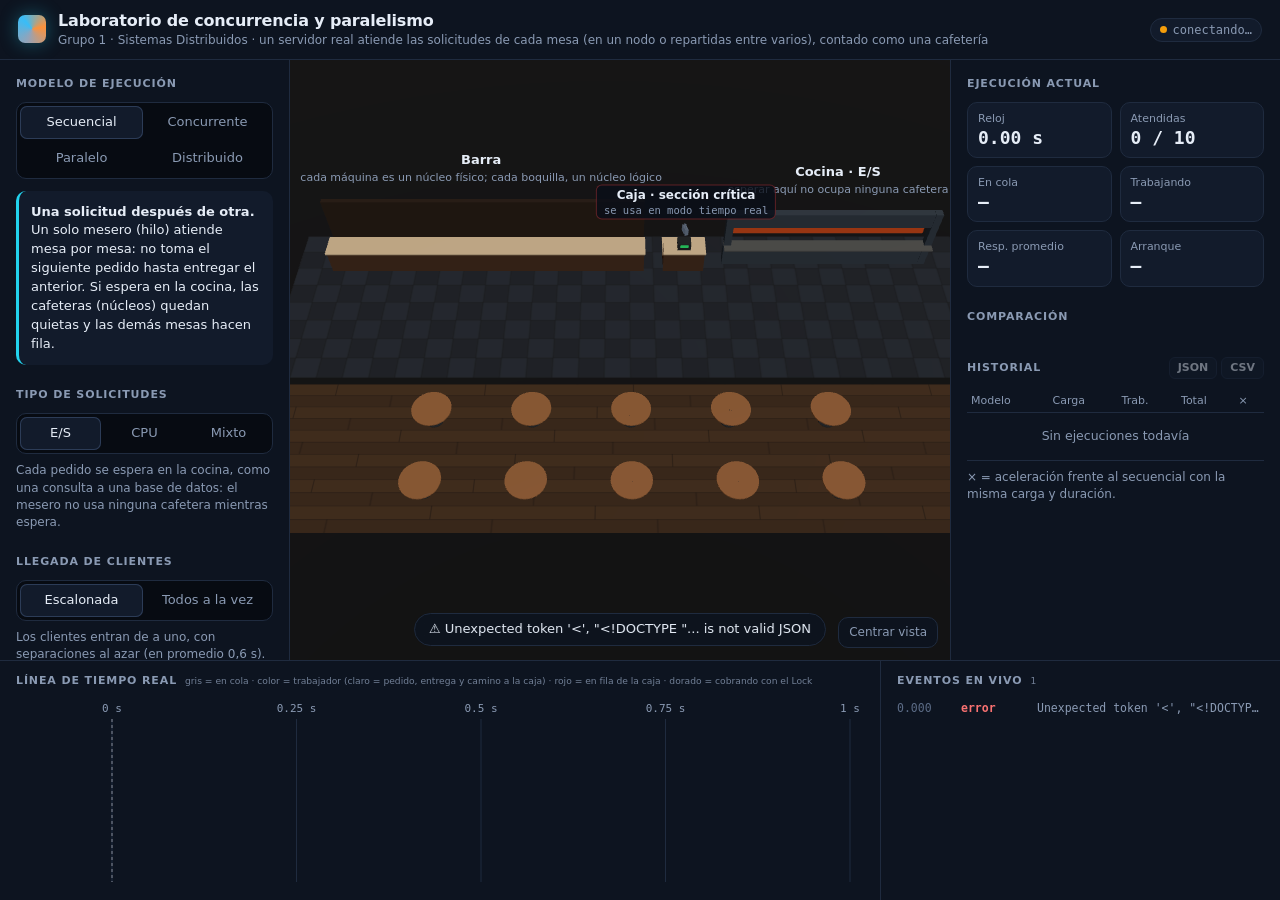
==== commit da7d33e0: "Meseros más robustos y hasta 100 mesas con 30 meseros - Falsas caídas: el límite de latidos sube a 2" ====
--- a/web/index.html
+++ b/web/index.html
@@ -18,7 +18,7 @@
       <span class="logo" aria-hidden="true"></span>
       <div>
         <h1>Laboratorio de concurrencia y paralelismo</h1>
-        <p>Grupo 1 · Sistemas Distribuidos · un servidor real atiende 10 solicitudes (en un nodo o repartidas entre varios), contado como una cafetería</p>
+        <p>Grupo 1 · Sistemas Distribuidos · un servidor real atiende las solicitudes de cada mesa (en un nodo o repartidas entre varios), contado como una cafetería</p>
       </div>
     </div>
     <div class="equipo" id="equipo">
@@ -83,6 +83,9 @@
       <label>Trabajadores <output id="v-trab">4</output>
         <input type="range" id="trabajadores" min="1" max="8" value="4">
       </label>
+      <label>Mesas (clientes) <output id="v-mesas">10</output>
+        <input type="range" id="mesas" min="5" max="100" step="5" value="10">
+      </label>
       <label>Duración por solicitud <output id="v-dur">1.0 s</output>
         <input type="range" id="duracion" min="0.2" max="3" step="0.1" value="1">
       </label>
@@ -92,6 +95,7 @@
     <section class="acciones">
       <button class="primario" id="ejecutar">Ejecutar</button>
       <button class="secundario" id="comparar">Comparar los 4 modelos</button>
+      <button class="secundario detener" id="detener" type="button" hidden>Detener ejecución</button>
     </section>
 
     <section class="leyenda">
--- a/web/styles.css
+++ b/web/styles.css
@@ -136,6 +136,8 @@
 .lbl-mesero b { font: 600 11px var(--mono); }
 .lbl-mesero small, .lbl-cliente small, .lbl-cafetera small { display: block; font-size: 10.5px; color: var(--tinta-suave); }
 .lbl-cliente { font-size: 11px; }
+.lbl-cliente.mini { padding: 0 4px; font-size: 9.5px; }
+.lbl-cliente.mini em { font-size: 9px; }
 .lbl-cliente b { color: var(--tinta); }
 .lbl-cliente em { display: block; font-style: normal; font: 10.5px var(--mono); color: #cbd5e1; }
 .lbl-cliente.servida { border-color: rgba(52, 211, 153, 0.6); }
@@ -276,6 +278,7 @@
 .solo-mirar { all: unset; cursor: pointer; justify-self: center; font-size: 13px; color: var(--tinta-suave); text-decoration: underline; }
 .solo-mirar:focus-visible { outline: 2px solid var(--dis); }
 .rol-chip { color: var(--dis); }
+.acciones .detener { color: #fca5a5; border-color: rgba(248,113,113,.45); }
 .entrada[hidden], .chip[hidden], .segmentos button[hidden], .acciones button[hidden], .ajustes [hidden], .red [hidden] { display: none !important; }
 .aviso-espectador { font-size: 12.5px; color: var(--tinta-suave); background: var(--panel-2); border: 1px dashed var(--linea);
   border-radius: 10px; padding: 10px 12px; margin: 0; }
